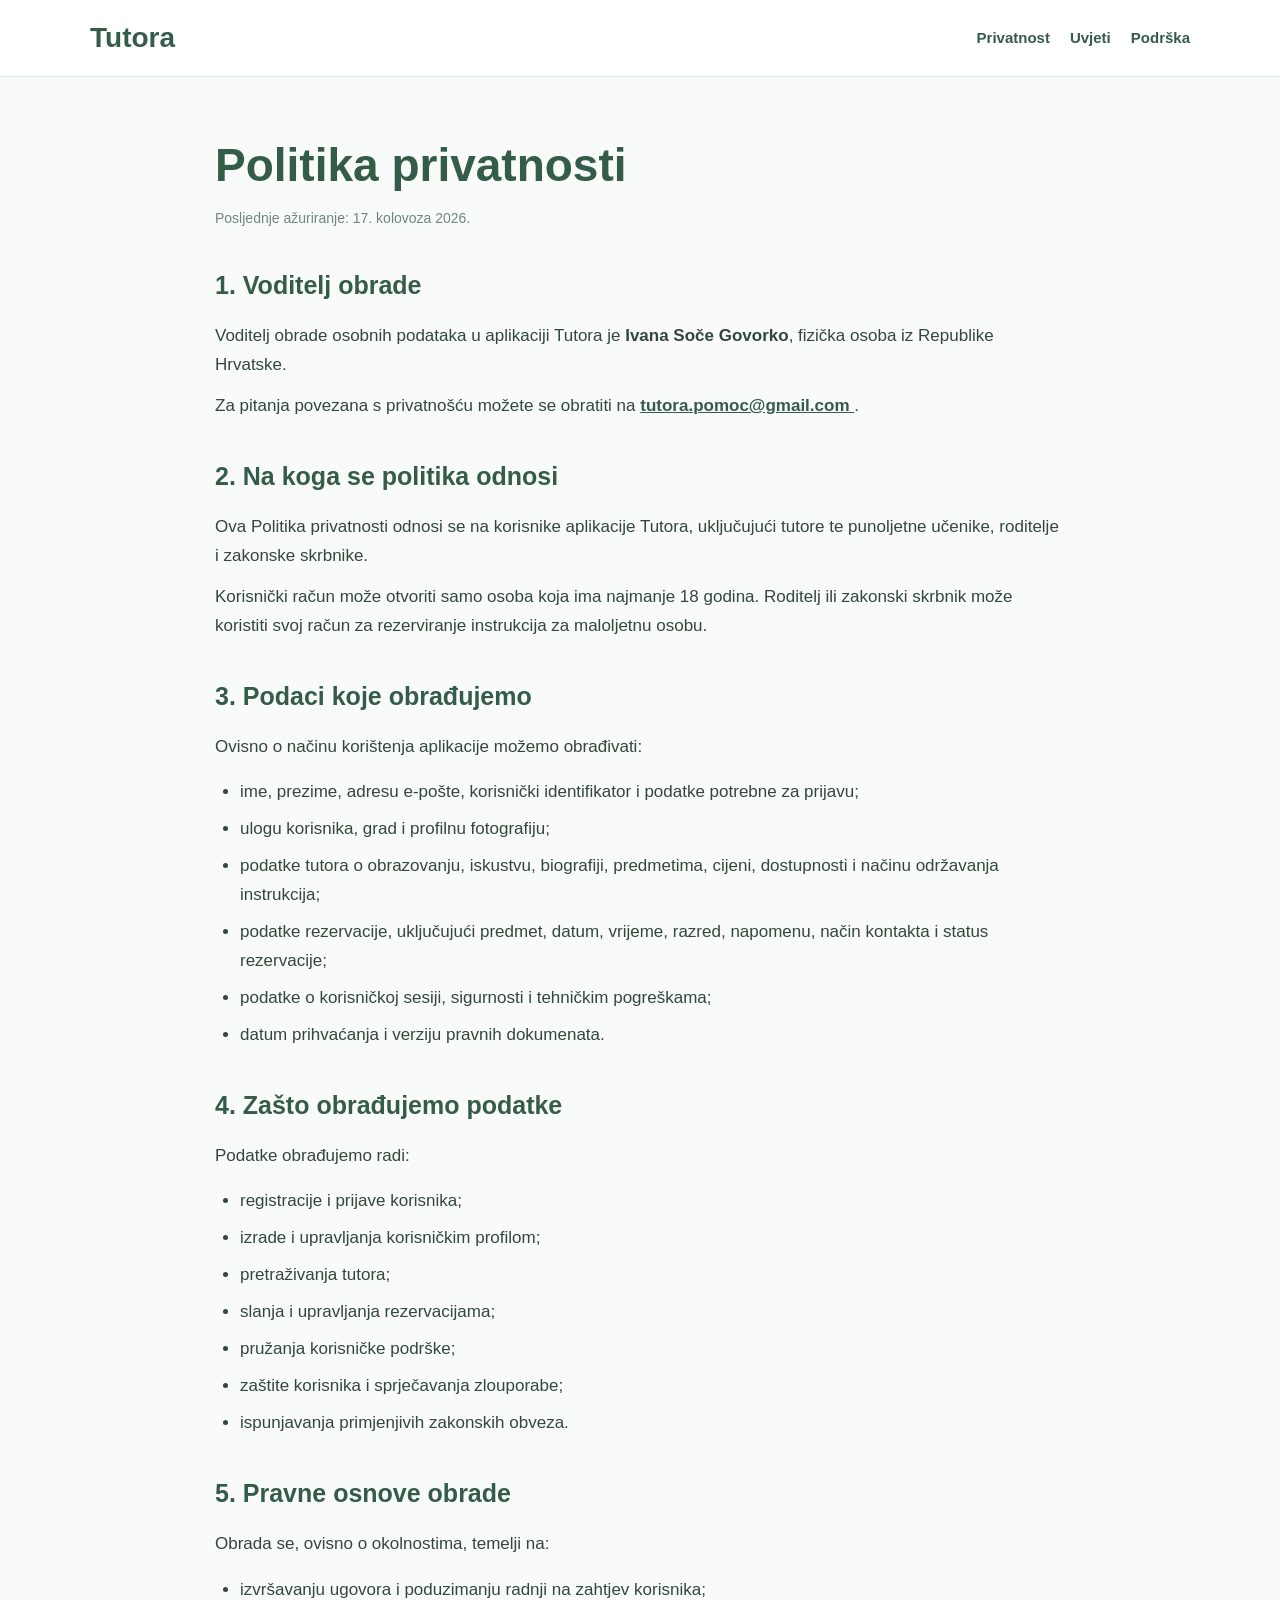
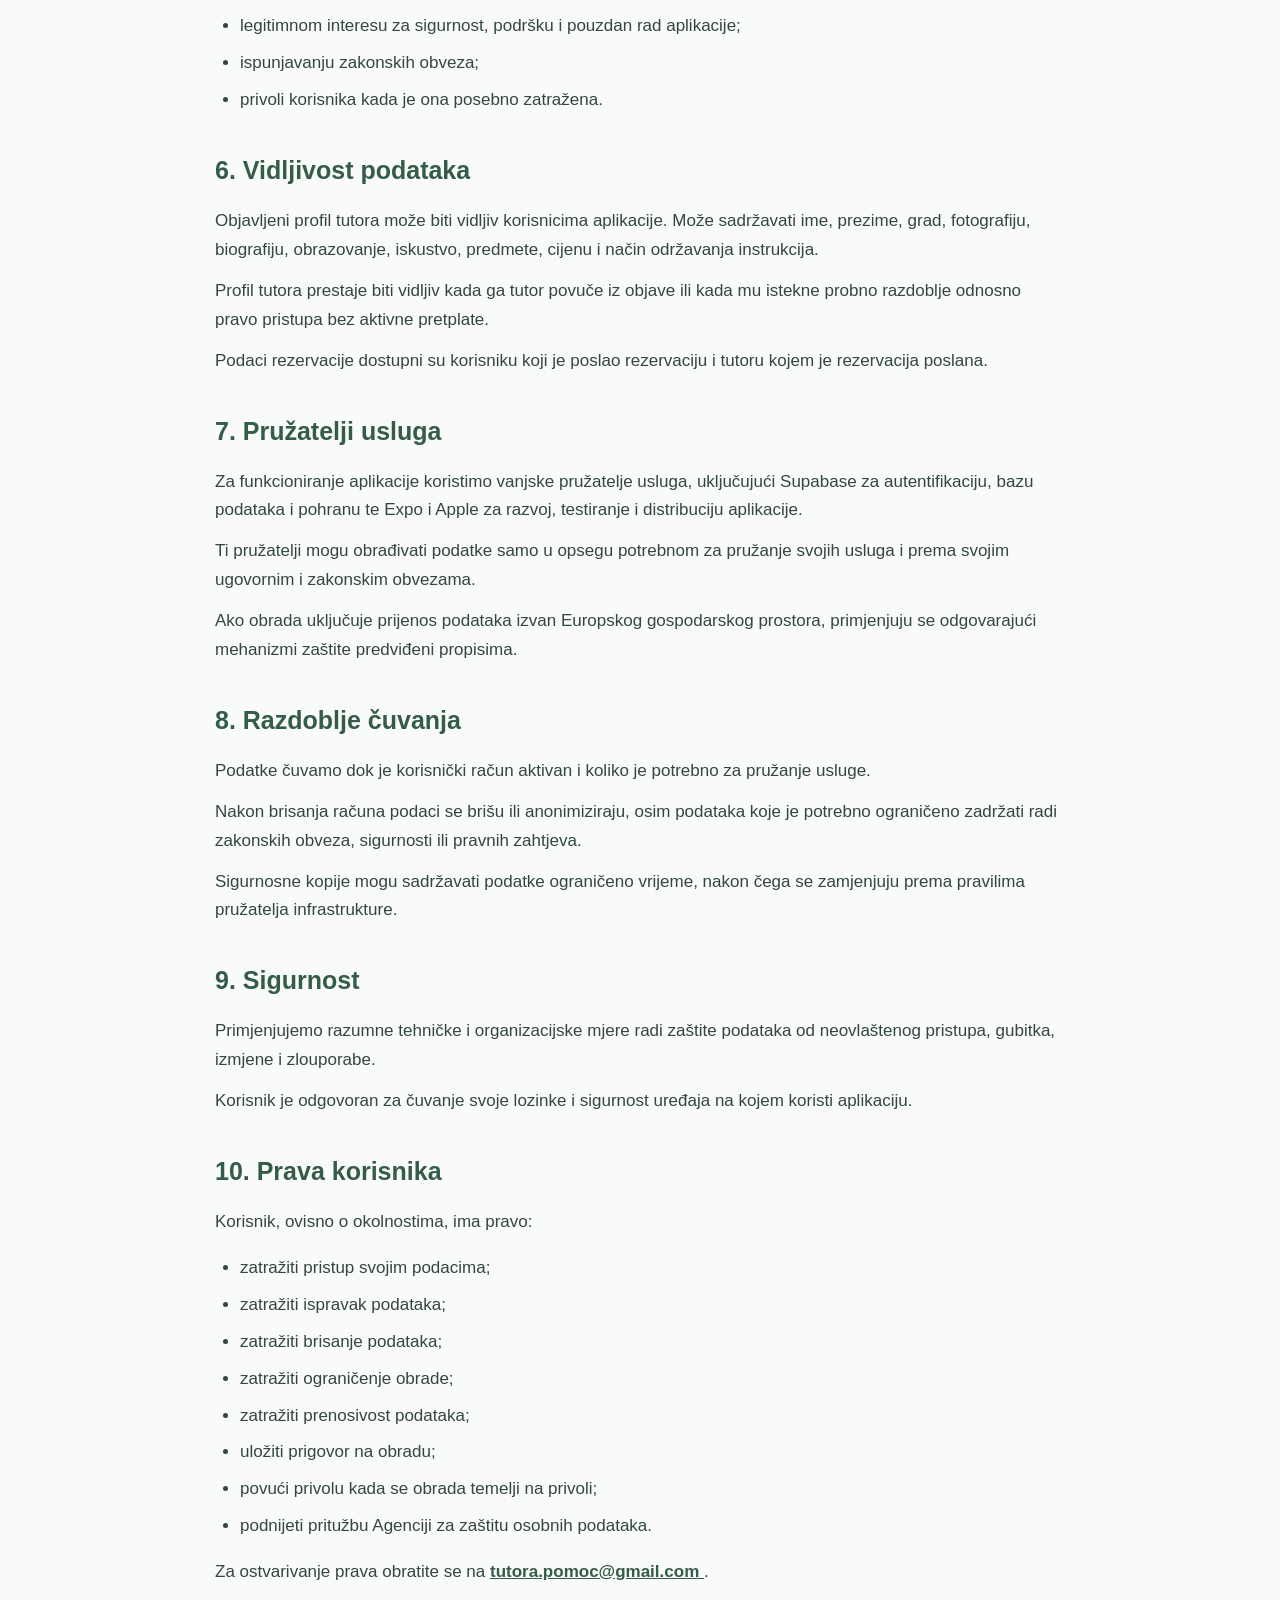
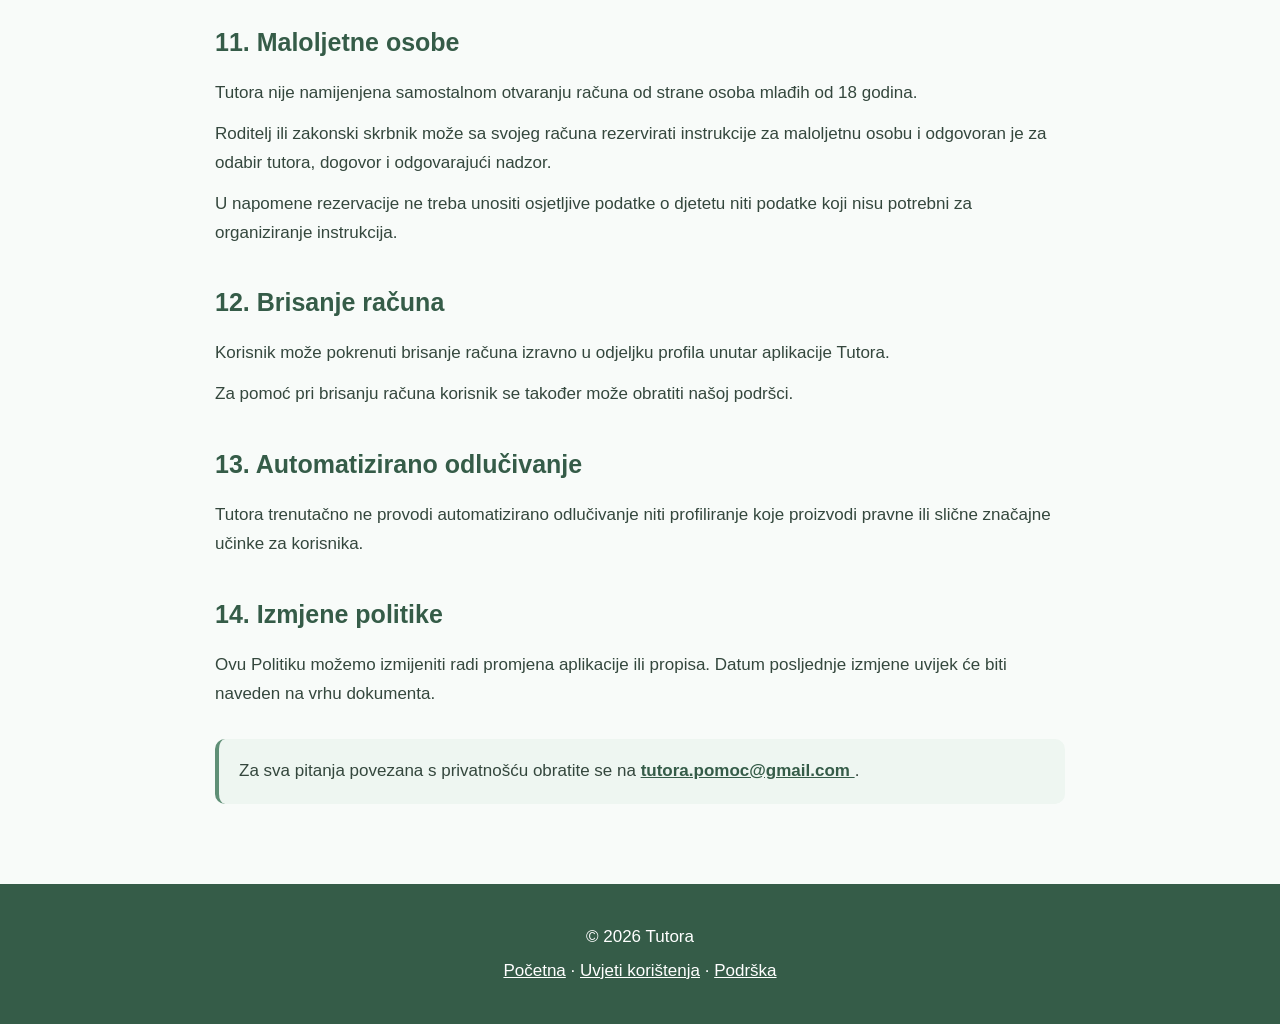
==== privacy.html @ 0fcfbfac "Add privacy policy page for Tutora application This file contains the privacy policy for the Tutora " ====
<!DOCTYPE html>
<html lang="hr">
<head>
    <meta charset="UTF-8">
    <meta
        name="viewport"
        content="width=device-width, initial-scale=1"
    >
    <meta
        name="description"
        content="Politika privatnosti aplikacije Tutora."
    >
    <title>Politika privatnosti – Tutora</title>
    <link rel="stylesheet" href="style.css">
</head>

<body>
    <header>
        <div class="header-content">
            <a class="brand" href="index.html">
                Tutora
            </a>

            <nav aria-label="Glavna navigacija">
                <a href="privacy.html">Privatnost</a>
                <a href="terms.html">Uvjeti</a>
                <a href="support.html">Podrška</a>
            </nav>
        </div>
    </header>

    <main>
        <h1>Politika privatnosti</h1>

        <p class="updated">
            Posljednje ažuriranje: 17. kolovoza 2026.
        </p>

        <h2>1. Voditelj obrade</h2>

        <p>
            Voditelj obrade osobnih podataka u aplikaciji
            Tutora je <strong>Ivana Soče Govorko</strong>,
            fizička osoba iz Republike Hrvatske.
        </p>

        <p>
            Za pitanja povezana s privatnošću možete se
            obratiti na
            <a
                class="contact-link"
                href="mailto:tutora.pomoc@gmail.com"
            >
                tutora.pomoc@gmail.com
            </a>.
        </p>

        <h2>2. Na koga se politika odnosi</h2>

        <p>
            Ova Politika privatnosti odnosi se na korisnike
            aplikacije Tutora, uključujući tutore te
            punoljetne učenike, roditelje i zakonske
            skrbnike.
        </p>

        <p>
            Korisnički račun može otvoriti samo osoba koja
            ima najmanje 18 godina. Roditelj ili zakonski
            skrbnik može koristiti svoj račun za rezerviranje
            instrukcija za maloljetnu osobu.
        </p>

        <h2>3. Podaci koje obrađujemo</h2>

        <p>
            Ovisno o načinu korištenja aplikacije možemo
            obrađivati:
        </p>

        <ul>
            <li>
                ime, prezime, adresu e-pošte, korisnički
                identifikator i podatke potrebne za prijavu;
            </li>
            <li>
                ulogu korisnika, grad i profilnu fotografiju;
            </li>
            <li>
                podatke tutora o obrazovanju, iskustvu,
                biografiji, predmetima, cijeni, dostupnosti
                i načinu održavanja instrukcija;
            </li>
            <li>
                podatke rezervacije, uključujući predmet,
                datum, vrijeme, razred, napomenu, način
                kontakta i status rezervacije;
            </li>
            <li>
                podatke o korisničkoj sesiji, sigurnosti i
                tehničkim pogreškama;
            </li>
            <li>
                datum prihvaćanja i verziju pravnih
                dokumenata.
            </li>
        </ul>

        <h2>4. Zašto obrađujemo podatke</h2>

        <p>Podatke obrađujemo radi:</p>

        <ul>
            <li>registracije i prijave korisnika;</li>
            <li>izrade i upravljanja korisničkim profilom;</li>
            <li>pretraživanja tutora;</li>
            <li>slanja i upravljanja rezervacijama;</li>
            <li>pružanja korisničke podrške;</li>
            <li>
                zaštite korisnika i sprječavanja zlouporabe;
            </li>
            <li>
                ispunjavanja primjenjivih zakonskih obveza.
            </li>
        </ul>

        <h2>5. Pravne osnove obrade</h2>

        <p>
            Obrada se, ovisno o okolnostima, temelji na:
        </p>

        <ul>
            <li>
                izvršavanju ugovora i poduzimanju radnji na
                zahtjev korisnika;
            </li>
            <li>
                legitimnom interesu za sigurnost, podršku i
                pouzdan rad aplikacije;
            </li>
            <li>ispunjavanju zakonskih obveza;</li>
            <li>
                privoli korisnika kada je ona posebno
                zatražena.
            </li>
        </ul>

        <h2>6. Vidljivost podataka</h2>

        <p>
            Objavljeni profil tutora može biti vidljiv
            korisnicima aplikacije. Može sadržavati ime,
            prezime, grad, fotografiju, biografiju,
            obrazovanje, iskustvo, predmete, cijenu i način
            održavanja instrukcija.
        </p>

        <p>
            Profil tutora prestaje biti vidljiv kada ga tutor
            povuče iz objave ili kada mu istekne probno
            razdoblje odnosno pravo pristupa bez aktivne
            pretplate.
        </p>

        <p>
            Podaci rezervacije dostupni su korisniku koji je
            poslao rezervaciju i tutoru kojem je rezervacija
            poslana.
        </p>

        <h2>7. Pružatelji usluga</h2>

        <p>
            Za funkcioniranje aplikacije koristimo vanjske
            pružatelje usluga, uključujući Supabase za
            autentifikaciju, bazu podataka i pohranu te Expo
            i Apple za razvoj, testiranje i distribuciju
            aplikacije.
        </p>

        <p>
            Ti pružatelji mogu obrađivati podatke samo u
            opsegu potrebnom za pružanje svojih usluga i
            prema svojim ugovornim i zakonskim obvezama.
        </p>

        <p>
            Ako obrada uključuje prijenos podataka izvan
            Europskog gospodarskog prostora, primjenjuju se
            odgovarajući mehanizmi zaštite predviđeni
            propisima.
        </p>

        <h2>8. Razdoblje čuvanja</h2>

        <p>
            Podatke čuvamo dok je korisnički račun aktivan i
            koliko je potrebno za pružanje usluge.
        </p>

        <p>
            Nakon brisanja računa podaci se brišu ili
            anonimiziraju, osim podataka koje je potrebno
            ograničeno zadržati radi zakonskih obveza,
            sigurnosti ili pravnih zahtjeva.
        </p>

        <p>
            Sigurnosne kopije mogu sadržavati podatke
            ograničeno vrijeme, nakon čega se zamjenjuju
            prema pravilima pružatelja infrastrukture.
        </p>

        <h2>9. Sigurnost</h2>

        <p>
            Primjenjujemo razumne tehničke i organizacijske
            mjere radi zaštite podataka od neovlaštenog
            pristupa, gubitka, izmjene i zlouporabe.
        </p>

        <p>
            Korisnik je odgovoran za čuvanje svoje lozinke i
            sigurnost uređaja na kojem koristi aplikaciju.
        </p>

        <h2>10. Prava korisnika</h2>

        <p>
            Korisnik, ovisno o okolnostima, ima pravo:
        </p>

        <ul>
            <li>zatražiti pristup svojim podacima;</li>
            <li>zatražiti ispravak podataka;</li>
            <li>zatražiti brisanje podataka;</li>
            <li>zatražiti ograničenje obrade;</li>
            <li>zatražiti prenosivost podataka;</li>
            <li>uložiti prigovor na obradu;</li>
            <li>
                povući privolu kada se obrada temelji na
                privoli;
            </li>
            <li>
                podnijeti pritužbu Agenciji za zaštitu
                osobnih podataka.
            </li>
        </ul>

        <p>
            Za ostvarivanje prava obratite se na
            <a
                class="contact-link"
                href="mailto:tutora.pomoc@gmail.com"
            >
                tutora.pomoc@gmail.com
            </a>.
        </p>

        <h2>11. Maloljetne osobe</h2>

        <p>
            Tutora nije namijenjena samostalnom otvaranju
            računa od strane osoba mlađih od 18 godina.
        </p>

        <p>
            Roditelj ili zakonski skrbnik može sa svojeg
            računa rezervirati instrukcije za maloljetnu
            osobu i odgovoran je za odabir tutora, dogovor i
            odgovarajući nadzor.
        </p>

        <p>
            U napomene rezervacije ne treba unositi
            osjetljive podatke o djetetu niti podatke koji
            nisu potrebni za organiziranje instrukcija.
        </p>

        <h2>12. Brisanje računa</h2>

        <p>
            Korisnik može pokrenuti brisanje računa izravno
            u odjeljku profila unutar aplikacije Tutora.
        </p>

        <p>
            Za pomoć pri brisanju računa korisnik se također
            može obratiti našoj podršci.
        </p>

        <h2>13. Automatizirano odlučivanje</h2>

        <p>
            Tutora trenutačno ne provodi automatizirano
            odlučivanje niti profiliranje koje proizvodi
            pravne ili slične značajne učinke za korisnika.
        </p>

        <h2>14. Izmjene politike</h2>

        <p>
            Ovu Politiku možemo izmijeniti radi promjena
            aplikacije ili propisa. Datum posljednje izmjene
            uvijek će biti naveden na vrhu dokumenta.
        </p>

        <div class="notice">
            Za sva pitanja povezana s privatnošću obratite se
            na
            <a
                class="contact-link"
                href="mailto:tutora.pomoc@gmail.com"
            >
                tutora.pomoc@gmail.com
            </a>.
        </div>
    </main>

    <footer>
        <p>© 2026 Tutora</p>
        <p>
            <a href="index.html">Početna</a>
            ·
            <a href="terms.html">Uvjeti korištenja</a>
            ·
            <a href="support.html">Podrška</a>
        </p>
    </footer>
</body>
</html>
---- style.css ----
:root {
    --green-dark: #355c48;
    --green: #5f8f76;
    --green-light: #eef6f1;
    --border: #dbe7e0;
    --text: #34473d;
    --muted: #71877b;
    --white: #ffffff;
    --background: #f8fbf9;
}

* {
    box-sizing: border-box;
}

html {
    scroll-behavior: smooth;
}

body {
    margin: 0;
    background: var(--background);
    color: var(--text);
    font-family: -apple-system, BlinkMacSystemFont, "Segoe UI",
        sans-serif;
    font-size: 17px;
    line-height: 1.7;
}

header {
    background: var(--white);
    border-bottom: 1px solid var(--border);
}

.header-content {
    width: min(1100px, calc(100% - 40px));
    min-height: 76px;
    margin: 0 auto;
    display: flex;
    align-items: center;
    justify-content: space-between;
    gap: 24px;
}

.brand {
    color: var(--green-dark);
    font-size: 28px;
    font-weight: 800;
    text-decoration: none;
}

nav {
    display: flex;
    flex-wrap: wrap;
    gap: 20px;
}

nav a {
    color: var(--green-dark);
    font-size: 15px;
    font-weight: 650;
    text-decoration: none;
}

nav a:hover,
nav a:focus {
    color: var(--green);
    text-decoration: underline;
}

main {
    width: min(850px, calc(100% - 40px));
    margin: 0 auto;
    padding: 60px 0 80px;
}

.hero {
    padding: 70px 0;
    text-align: center;
}

.hero h1 {
    margin-bottom: 16px;
    font-size: clamp(38px, 7vw, 64px);
}

.hero p {
    max-width: 680px;
    margin: 0 auto 30px;
    color: var(--muted);
    font-size: 20px;
}

h1,
h2,
h3 {
    color: var(--green-dark);
    line-height: 1.25;
}

h1 {
    margin: 0 0 10px;
    font-size: clamp(32px, 6vw, 46px);
}

h2 {
    margin-top: 40px;
    font-size: 25px;
}

h3 {
    margin-top: 28px;
    font-size: 19px;
}

p {
    margin: 12px 0;
}

ul {
    padding-left: 25px;
}

li {
    margin-bottom: 8px;
}

.updated {
    margin-bottom: 38px;
    color: var(--muted);
    font-size: 14px;
}

.card {
    margin-top: 24px;
    padding: 28px;
    background: var(--white);
    border: 1px solid var(--border);
    border-radius: 20px;
}

.card h2 {
    margin-top: 0;
}

.button-row {
    margin-top: 28px;
    display: flex;
    flex-wrap: wrap;
    justify-content: center;
    gap: 14px;
}

.button {
    display: inline-block;
    padding: 13px 22px;
    background: var(--green);
    color: var(--white);
    border-radius: 14px;
    font-weight: 700;
    text-decoration: none;
}

.button.secondary {
    background: var(--white);
    color: var(--green-dark);
    border: 1px solid var(--border);
}

.button:hover,
.button:focus {
    opacity: 0.88;
}

.contact-link {
    color: var(--green-dark);
    font-weight: 700;
}

.notice {
    margin-top: 30px;
    padding: 18px 20px;
    background: var(--green-light);
    border-left: 4px solid var(--green);
    border-radius: 10px;
}

footer {
    padding: 34px 20px;
    background: var(--green-dark);
    color: var(--white);
    text-align: center;
}

footer p {
    margin: 5px 0;
}

footer a {
    color: var(--white);
}

@media (max-width: 680px) {
    .header-content {
        padding: 15px 0;
        flex-direction: column;
        justify-content: center;
    }

    nav {
        justify-content: center;
        gap: 14px;
    }

    main {
        padding-top: 40px;
    }

    .hero {
        padding: 45px 0;
    }

    .card {
        padding: 22px;
    }
}
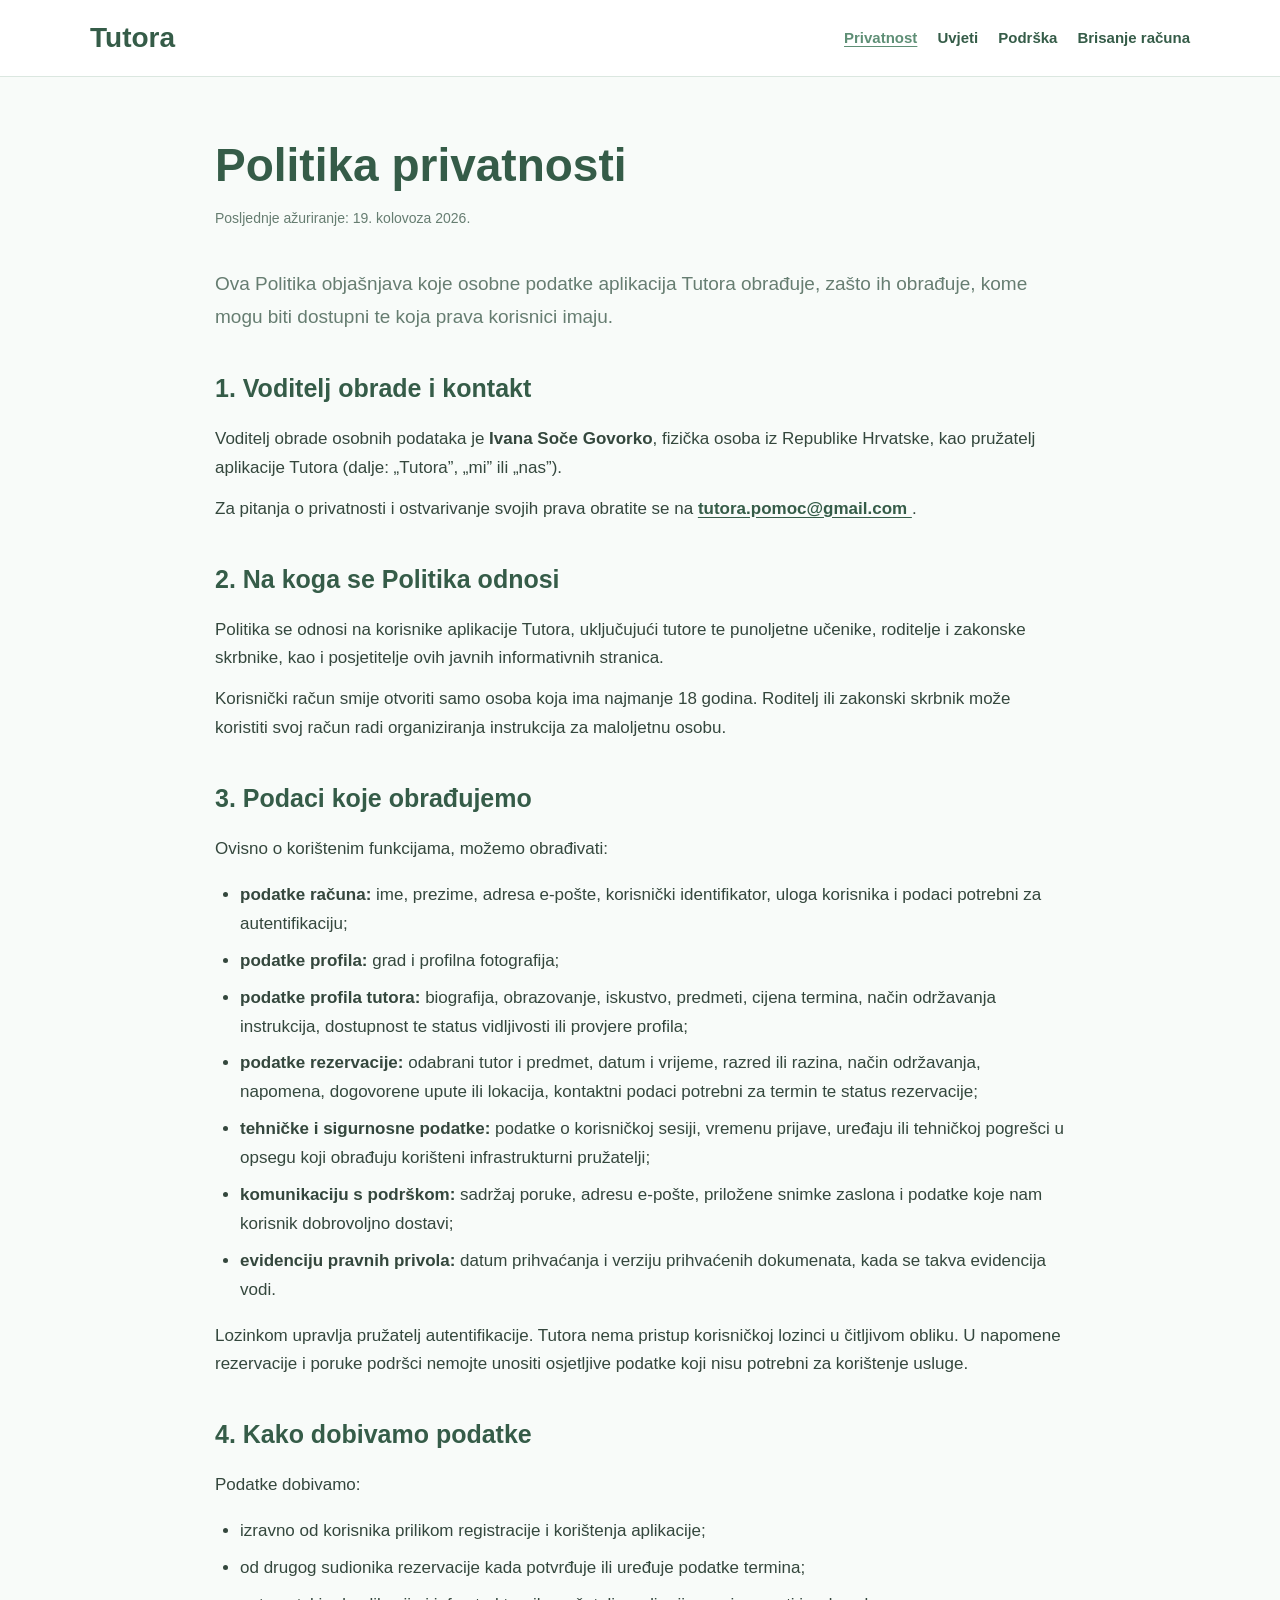
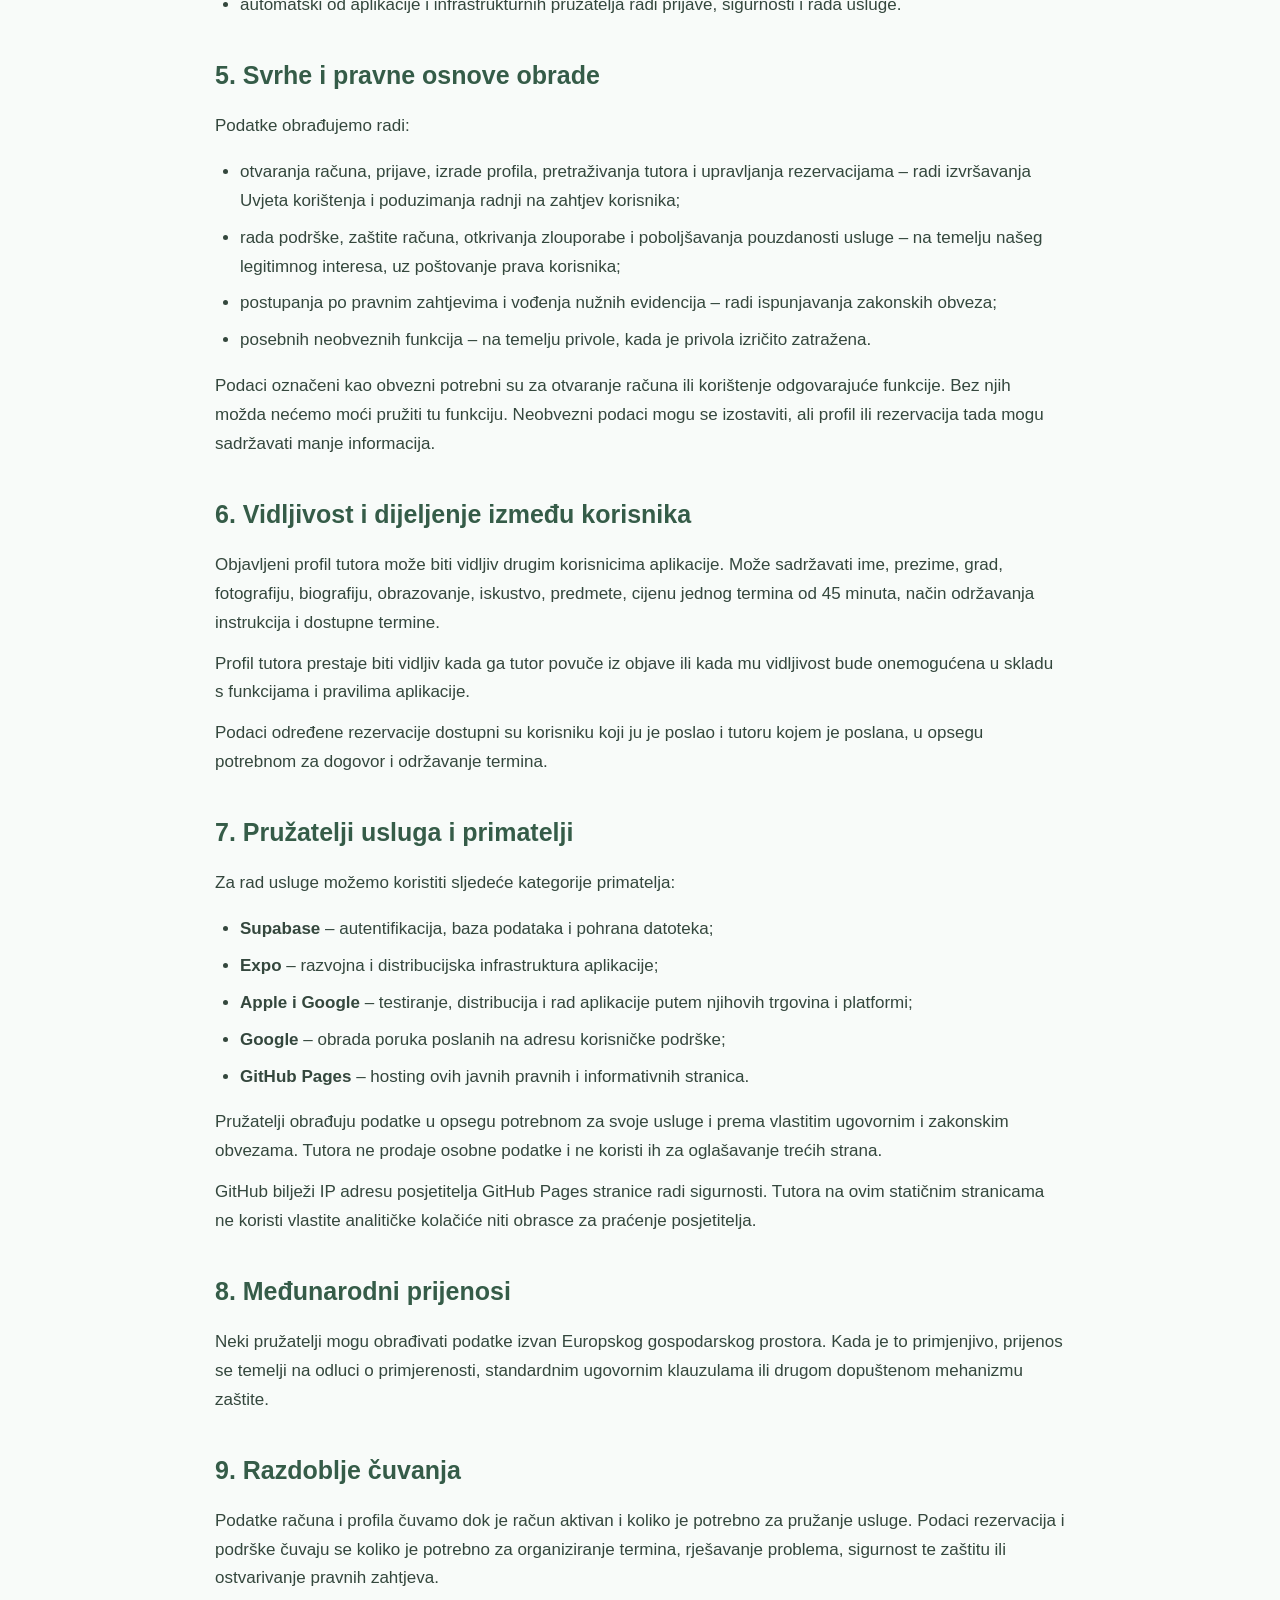
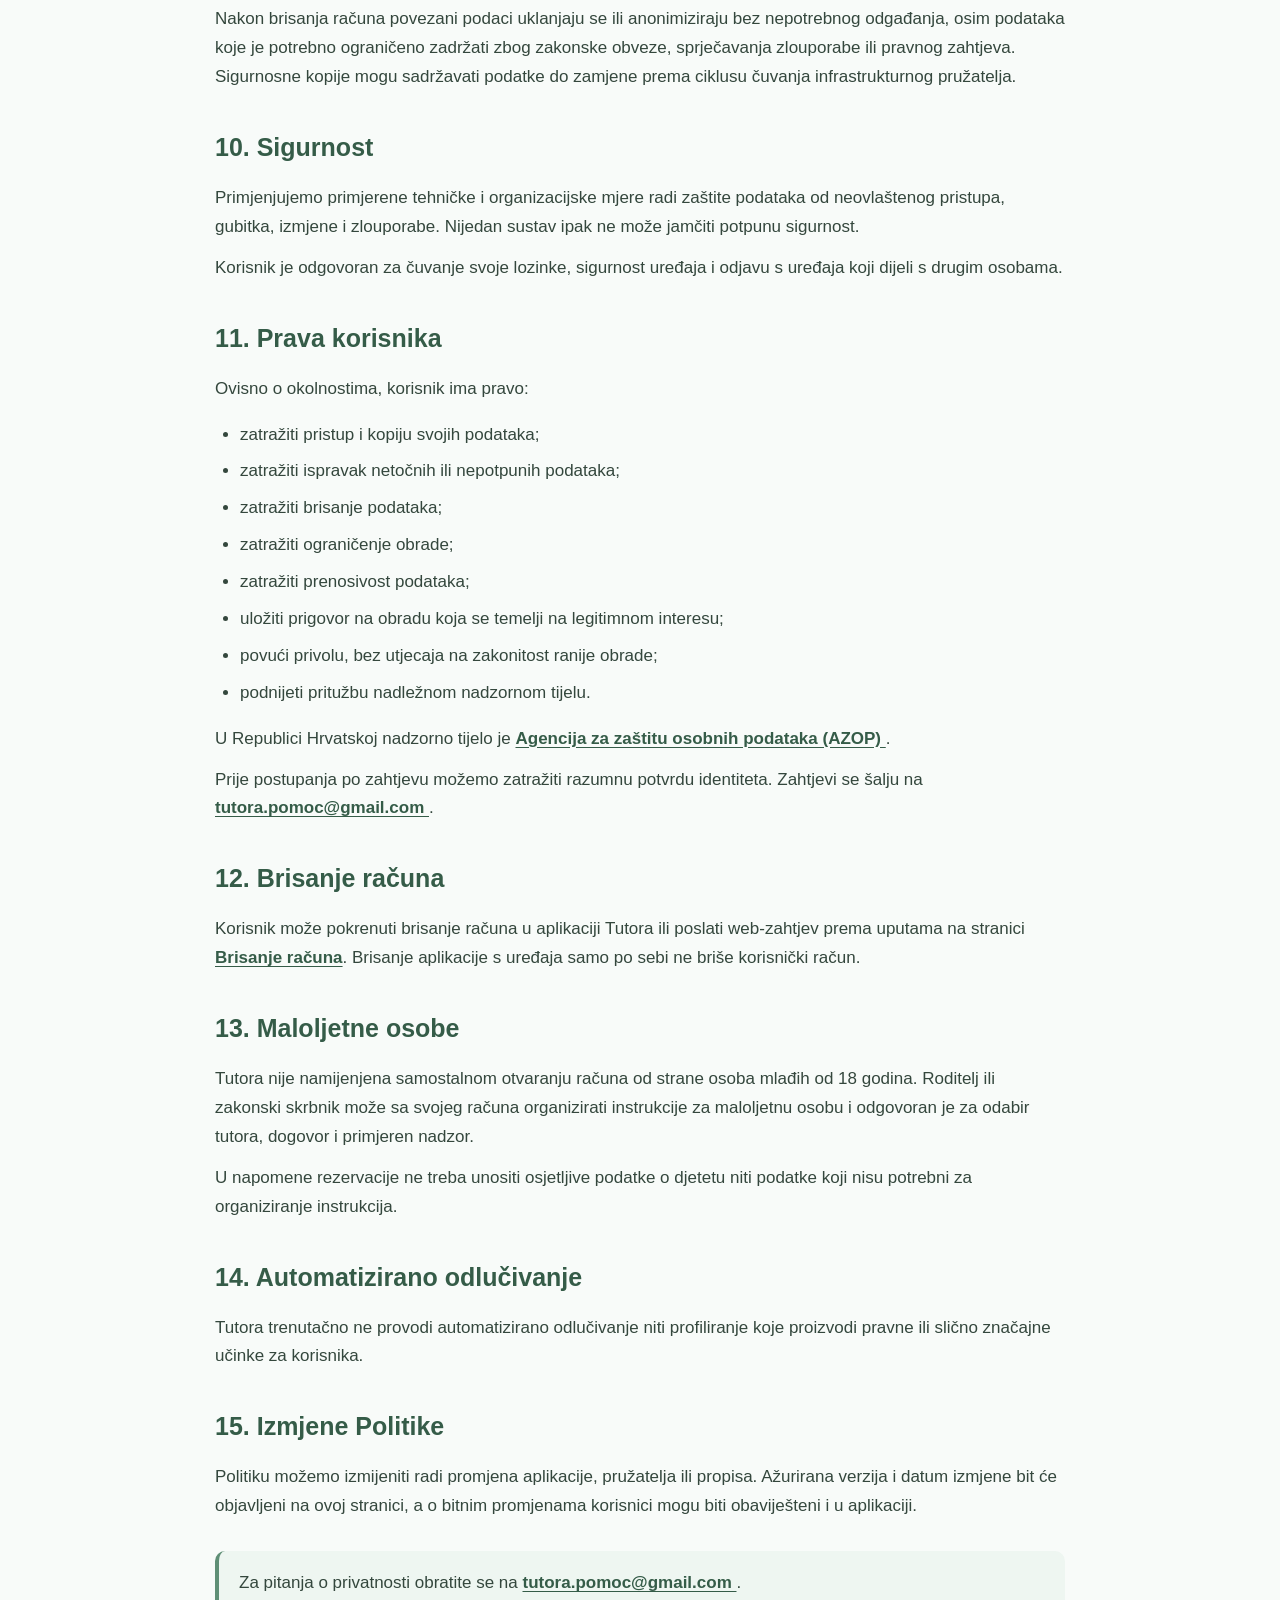
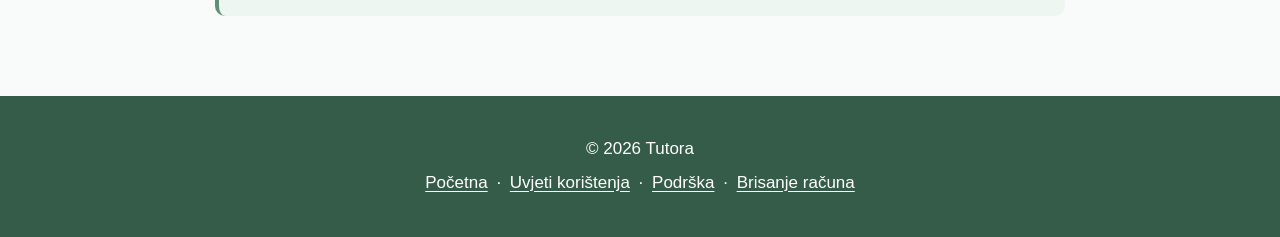
==== commit 9ce75971: "Complete legal pages and account deletion" ====
--- a/privacy.html
+++ b/privacy.html
@@ -2,317 +2,333 @@
 <html lang="hr">
 <head>
     <meta charset="UTF-8">
-    <meta
-        name="viewport"
-        content="width=device-width, initial-scale=1"
-    >
-    <meta
-        name="description"
-        content="Politika privatnosti aplikacije Tutora."
-    >
+    <meta name="viewport" content="width=device-width, initial-scale=1">
+    <meta name="description" content="Politika privatnosti aplikacije Tutora.">
     <title>Politika privatnosti – Tutora</title>
     <link rel="stylesheet" href="style.css">
 </head>
 
 <body>
+    <a class="skip-link" href="#sadrzaj">Prijeđi na sadržaj</a>
+
     <header>
         <div class="header-content">
-            <a class="brand" href="index.html">
-                Tutora
-            </a>
+            <a class="brand" href="index.html">Tutora</a>
 
             <nav aria-label="Glavna navigacija">
-                <a href="privacy.html">Privatnost</a>
+                <a href="privacy.html" aria-current="page">Privatnost</a>
                 <a href="terms.html">Uvjeti</a>
                 <a href="support.html">Podrška</a>
+                <a href="delete-account.html">Brisanje računa</a>
             </nav>
         </div>
     </header>
 
-    <main>
+    <main id="sadrzaj">
         <h1>Politika privatnosti</h1>
 
-        <p class="updated">
-            Posljednje ažuriranje: 17. kolovoza 2026.
-        </p>
-
-        <h2>1. Voditelj obrade</h2>
-
-        <p>
-            Voditelj obrade osobnih podataka u aplikaciji
-            Tutora je <strong>Ivana Soče Govorko</strong>,
-            fizička osoba iz Republike Hrvatske.
-        </p>
-
-        <p>
-            Za pitanja povezana s privatnošću možete se
-            obratiti na
-            <a
-                class="contact-link"
-                href="mailto:tutora.pomoc@gmail.com"
-            >
+        <p class="updated">Posljednje ažuriranje: 19. kolovoza 2026.</p>
+
+        <p class="lead">
+            Ova Politika objašnjava koje osobne podatke aplikacija Tutora
+            obrađuje, zašto ih obrađuje, kome mogu biti dostupni te koja prava
+            korisnici imaju.
+        </p>
+
+        <h2>1. Voditelj obrade i kontakt</h2>
+
+        <p>
+            Voditelj obrade osobnih podataka je
+            <strong>Ivana Soče Govorko</strong>, fizička osoba iz Republike
+            Hrvatske, kao pružatelj aplikacije Tutora (dalje: „Tutora”, „mi” ili
+            „nas”).
+        </p>
+
+        <p>
+            Za pitanja o privatnosti i ostvarivanje svojih prava obratite se na
+            <a class="contact-link" href="mailto:tutora.pomoc@gmail.com">
                 tutora.pomoc@gmail.com
             </a>.
         </p>
 
-        <h2>2. Na koga se politika odnosi</h2>
-
-        <p>
-            Ova Politika privatnosti odnosi se na korisnike
-            aplikacije Tutora, uključujući tutore te
-            punoljetne učenike, roditelje i zakonske
-            skrbnike.
-        </p>
-
-        <p>
-            Korisnički račun može otvoriti samo osoba koja
-            ima najmanje 18 godina. Roditelj ili zakonski
-            skrbnik može koristiti svoj račun za rezerviranje
-            instrukcija za maloljetnu osobu.
+        <h2>2. Na koga se Politika odnosi</h2>
+
+        <p>
+            Politika se odnosi na korisnike aplikacije Tutora, uključujući
+            tutore te punoljetne učenike, roditelje i zakonske skrbnike, kao i
+            posjetitelje ovih javnih informativnih stranica.
+        </p>
+
+        <p>
+            Korisnički račun smije otvoriti samo osoba koja ima najmanje 18
+            godina. Roditelj ili zakonski skrbnik može koristiti svoj račun radi
+            organiziranja instrukcija za maloljetnu osobu.
         </p>
 
         <h2>3. Podaci koje obrađujemo</h2>
 
-        <p>
-            Ovisno o načinu korištenja aplikacije možemo
-            obrađivati:
-        </p>
-
-        <ul>
-            <li>
-                ime, prezime, adresu e-pošte, korisnički
-                identifikator i podatke potrebne za prijavu;
-            </li>
-            <li>
-                ulogu korisnika, grad i profilnu fotografiju;
-            </li>
-            <li>
-                podatke tutora o obrazovanju, iskustvu,
-                biografiji, predmetima, cijeni, dostupnosti
-                i načinu održavanja instrukcija;
-            </li>
-            <li>
-                podatke rezervacije, uključujući predmet,
-                datum, vrijeme, razred, napomenu, način
-                kontakta i status rezervacije;
-            </li>
-            <li>
-                podatke o korisničkoj sesiji, sigurnosti i
-                tehničkim pogreškama;
-            </li>
-            <li>
-                datum prihvaćanja i verziju pravnih
-                dokumenata.
-            </li>
-        </ul>
-
-        <h2>4. Zašto obrađujemo podatke</h2>
+        <p>Ovisno o korištenim funkcijama, možemo obrađivati:</p>
+
+        <ul>
+            <li>
+                <strong>podatke računa:</strong> ime, prezime, adresa e-pošte,
+                korisnički identifikator, uloga korisnika i podaci potrebni za
+                autentifikaciju;
+            </li>
+            <li>
+                <strong>podatke profila:</strong> grad i profilna fotografija;
+            </li>
+            <li>
+                <strong>podatke profila tutora:</strong> biografija,
+                obrazovanje, iskustvo, predmeti, cijena termina, način
+                održavanja instrukcija, dostupnost te status vidljivosti ili
+                provjere profila;
+            </li>
+            <li>
+                <strong>podatke rezervacije:</strong> odabrani tutor i predmet,
+                datum i vrijeme, razred ili razina, način održavanja, napomena,
+                dogovorene upute ili lokacija, kontaktni podaci potrebni za
+                termin te status rezervacije;
+            </li>
+            <li>
+                <strong>tehničke i sigurnosne podatke:</strong> podatke o
+                korisničkoj sesiji, vremenu prijave, uređaju ili tehničkoj
+                pogrešci u opsegu koji obrađuju korišteni infrastrukturni
+                pružatelji;
+            </li>
+            <li>
+                <strong>komunikaciju s podrškom:</strong> sadržaj poruke,
+                adresu e-pošte, priložene snimke zaslona i podatke koje nam
+                korisnik dobrovoljno dostavi;
+            </li>
+            <li>
+                <strong>evidenciju pravnih privola:</strong> datum prihvaćanja
+                i verziju prihvaćenih dokumenata, kada se takva evidencija
+                vodi.
+            </li>
+        </ul>
+
+        <p>
+            Lozinkom upravlja pružatelj autentifikacije. Tutora nema pristup
+            korisničkoj lozinci u čitljivom obliku. U napomene rezervacije i
+            poruke podršci nemojte unositi osjetljive podatke koji nisu potrebni
+            za korištenje usluge.
+        </p>
+
+        <h2>4. Kako dobivamo podatke</h2>
+
+        <p>Podatke dobivamo:</p>
+
+        <ul>
+            <li>izravno od korisnika prilikom registracije i korištenja aplikacije;</li>
+            <li>od drugog sudionika rezervacije kada potvrđuje ili uređuje podatke termina;</li>
+            <li>automatski od aplikacije i infrastrukturnih pružatelja radi prijave, sigurnosti i rada usluge.</li>
+        </ul>
+
+        <h2>5. Svrhe i pravne osnove obrade</h2>
 
         <p>Podatke obrađujemo radi:</p>
 
         <ul>
-            <li>registracije i prijave korisnika;</li>
-            <li>izrade i upravljanja korisničkim profilom;</li>
-            <li>pretraživanja tutora;</li>
-            <li>slanja i upravljanja rezervacijama;</li>
-            <li>pružanja korisničke podrške;</li>
-            <li>
-                zaštite korisnika i sprječavanja zlouporabe;
-            </li>
-            <li>
-                ispunjavanja primjenjivih zakonskih obveza.
-            </li>
-        </ul>
-
-        <h2>5. Pravne osnove obrade</h2>
-
-        <p>
-            Obrada se, ovisno o okolnostima, temelji na:
-        </p>
-
-        <ul>
-            <li>
-                izvršavanju ugovora i poduzimanju radnji na
-                zahtjev korisnika;
-            </li>
-            <li>
-                legitimnom interesu za sigurnost, podršku i
-                pouzdan rad aplikacije;
-            </li>
-            <li>ispunjavanju zakonskih obveza;</li>
-            <li>
-                privoli korisnika kada je ona posebno
-                zatražena.
-            </li>
-        </ul>
-
-        <h2>6. Vidljivost podataka</h2>
-
-        <p>
-            Objavljeni profil tutora može biti vidljiv
-            korisnicima aplikacije. Može sadržavati ime,
-            prezime, grad, fotografiju, biografiju,
-            obrazovanje, iskustvo, predmete, cijenu i način
-            održavanja instrukcija.
-        </p>
-
-        <p>
-            Profil tutora prestaje biti vidljiv kada ga tutor
-            povuče iz objave ili kada mu istekne probno
-            razdoblje odnosno pravo pristupa bez aktivne
-            pretplate.
-        </p>
-
-        <p>
-            Podaci rezervacije dostupni su korisniku koji je
-            poslao rezervaciju i tutoru kojem je rezervacija
-            poslana.
-        </p>
-
-        <h2>7. Pružatelji usluga</h2>
-
-        <p>
-            Za funkcioniranje aplikacije koristimo vanjske
-            pružatelje usluga, uključujući Supabase za
-            autentifikaciju, bazu podataka i pohranu te Expo
-            i Apple za razvoj, testiranje i distribuciju
-            aplikacije.
-        </p>
-
-        <p>
-            Ti pružatelji mogu obrađivati podatke samo u
-            opsegu potrebnom za pružanje svojih usluga i
-            prema svojim ugovornim i zakonskim obvezama.
-        </p>
-
-        <p>
-            Ako obrada uključuje prijenos podataka izvan
-            Europskog gospodarskog prostora, primjenjuju se
-            odgovarajući mehanizmi zaštite predviđeni
-            propisima.
-        </p>
-
-        <h2>8. Razdoblje čuvanja</h2>
-
-        <p>
-            Podatke čuvamo dok je korisnički račun aktivan i
-            koliko je potrebno za pružanje usluge.
-        </p>
-
-        <p>
-            Nakon brisanja računa podaci se brišu ili
-            anonimiziraju, osim podataka koje je potrebno
-            ograničeno zadržati radi zakonskih obveza,
-            sigurnosti ili pravnih zahtjeva.
-        </p>
-
-        <p>
-            Sigurnosne kopije mogu sadržavati podatke
-            ograničeno vrijeme, nakon čega se zamjenjuju
-            prema pravilima pružatelja infrastrukture.
-        </p>
-
-        <h2>9. Sigurnost</h2>
-
-        <p>
-            Primjenjujemo razumne tehničke i organizacijske
-            mjere radi zaštite podataka od neovlaštenog
-            pristupa, gubitka, izmjene i zlouporabe.
-        </p>
-
-        <p>
-            Korisnik je odgovoran za čuvanje svoje lozinke i
-            sigurnost uređaja na kojem koristi aplikaciju.
-        </p>
-
-        <h2>10. Prava korisnika</h2>
-
-        <p>
-            Korisnik, ovisno o okolnostima, ima pravo:
-        </p>
-
-        <ul>
-            <li>zatražiti pristup svojim podacima;</li>
-            <li>zatražiti ispravak podataka;</li>
+            <li>
+                otvaranja računa, prijave, izrade profila, pretraživanja tutora
+                i upravljanja rezervacijama – radi izvršavanja Uvjeta korištenja
+                i poduzimanja radnji na zahtjev korisnika;
+            </li>
+            <li>
+                rada podrške, zaštite računa, otkrivanja zlouporabe i
+                poboljšavanja pouzdanosti usluge – na temelju našeg legitimnog
+                interesa, uz poštovanje prava korisnika;
+            </li>
+            <li>
+                postupanja po pravnim zahtjevima i vođenja nužnih evidencija –
+                radi ispunjavanja zakonskih obveza;
+            </li>
+            <li>
+                posebnih neobveznih funkcija – na temelju privole, kada je
+                privola izričito zatražena.
+            </li>
+        </ul>
+
+        <p>
+            Podaci označeni kao obvezni potrebni su za otvaranje računa ili
+            korištenje odgovarajuće funkcije. Bez njih možda nećemo moći pružiti
+            tu funkciju. Neobvezni podaci mogu se izostaviti, ali profil ili
+            rezervacija tada mogu sadržavati manje informacija.
+        </p>
+
+        <h2>6. Vidljivost i dijeljenje između korisnika</h2>
+
+        <p>
+            Objavljeni profil tutora može biti vidljiv drugim korisnicima
+            aplikacije. Može sadržavati ime, prezime, grad, fotografiju,
+            biografiju, obrazovanje, iskustvo, predmete, cijenu jednog termina
+            od 45 minuta, način održavanja instrukcija i dostupne termine.
+        </p>
+
+        <p>
+            Profil tutora prestaje biti vidljiv kada ga tutor povuče iz objave
+            ili kada mu vidljivost bude onemogućena u skladu s funkcijama i
+            pravilima aplikacije.
+        </p>
+
+        <p>
+            Podaci određene rezervacije dostupni su korisniku koji ju je poslao
+            i tutoru kojem je poslana, u opsegu potrebnom za dogovor i održavanje
+            termina.
+        </p>
+
+        <h2>7. Pružatelji usluga i primatelji</h2>
+
+        <p>Za rad usluge možemo koristiti sljedeće kategorije primatelja:</p>
+
+        <ul>
+            <li>
+                <strong>Supabase</strong> – autentifikacija, baza podataka i
+                pohrana datoteka;
+            </li>
+            <li>
+                <strong>Expo</strong> – razvojna i distribucijska
+                infrastruktura aplikacije;
+            </li>
+            <li>
+                <strong>Apple i Google</strong> – testiranje, distribucija i
+                rad aplikacije putem njihovih trgovina i platformi;
+            </li>
+            <li>
+                <strong>Google</strong> – obrada poruka poslanih na adresu
+                korisničke podrške;
+            </li>
+            <li>
+                <strong>GitHub Pages</strong> – hosting ovih javnih pravnih i
+                informativnih stranica.
+            </li>
+        </ul>
+
+        <p>
+            Pružatelji obrađuju podatke u opsegu potrebnom za svoje usluge i
+            prema vlastitim ugovornim i zakonskim obvezama. Tutora ne prodaje
+            osobne podatke i ne koristi ih za oglašavanje trećih strana.
+        </p>
+
+        <p>
+            GitHub bilježi IP adresu posjetitelja GitHub Pages stranice radi
+            sigurnosti. Tutora na ovim statičnim stranicama ne koristi vlastite
+            analitičke kolačiće niti obrasce za praćenje posjetitelja.
+        </p>
+
+        <h2>8. Međunarodni prijenosi</h2>
+
+        <p>
+            Neki pružatelji mogu obrađivati podatke izvan Europskog gospodarskog
+            prostora. Kada je to primjenjivo, prijenos se temelji na odluci o
+            primjerenosti, standardnim ugovornim klauzulama ili drugom
+            dopuštenom mehanizmu zaštite.
+        </p>
+
+        <h2>9. Razdoblje čuvanja</h2>
+
+        <p>
+            Podatke računa i profila čuvamo dok je račun aktivan i koliko je
+            potrebno za pružanje usluge. Podaci rezervacija i podrške čuvaju se
+            koliko je potrebno za organiziranje termina, rješavanje problema,
+            sigurnost te zaštitu ili ostvarivanje pravnih zahtjeva.
+        </p>
+
+        <p>
+            Nakon brisanja računa povezani podaci uklanjaju se ili anonimiziraju
+            bez nepotrebnog odgađanja, osim podataka koje je potrebno ograničeno
+            zadržati zbog zakonske obveze, sprječavanja zlouporabe ili pravnog
+            zahtjeva. Sigurnosne kopije mogu sadržavati podatke do zamjene prema
+            ciklusu čuvanja infrastrukturnog pružatelja.
+        </p>
+
+        <h2>10. Sigurnost</h2>
+
+        <p>
+            Primjenjujemo primjerene tehničke i organizacijske mjere radi zaštite
+            podataka od neovlaštenog pristupa, gubitka, izmjene i zlouporabe.
+            Nijedan sustav ipak ne može jamčiti potpunu sigurnost.
+        </p>
+
+        <p>
+            Korisnik je odgovoran za čuvanje svoje lozinke, sigurnost uređaja i
+            odjavu s uređaja koji dijeli s drugim osobama.
+        </p>
+
+        <h2>11. Prava korisnika</h2>
+
+        <p>Ovisno o okolnostima, korisnik ima pravo:</p>
+
+        <ul>
+            <li>zatražiti pristup i kopiju svojih podataka;</li>
+            <li>zatražiti ispravak netočnih ili nepotpunih podataka;</li>
             <li>zatražiti brisanje podataka;</li>
             <li>zatražiti ograničenje obrade;</li>
             <li>zatražiti prenosivost podataka;</li>
-            <li>uložiti prigovor na obradu;</li>
-            <li>
-                povući privolu kada se obrada temelji na
-                privoli;
-            </li>
-            <li>
-                podnijeti pritužbu Agenciji za zaštitu
-                osobnih podataka.
-            </li>
-        </ul>
-
-        <p>
-            Za ostvarivanje prava obratite se na
-            <a
-                class="contact-link"
-                href="mailto:tutora.pomoc@gmail.com"
-            >
+            <li>uložiti prigovor na obradu koja se temelji na legitimnom interesu;</li>
+            <li>povući privolu, bez utjecaja na zakonitost ranije obrade;</li>
+            <li>podnijeti pritužbu nadležnom nadzornom tijelu.</li>
+        </ul>
+
+        <p>
+            U Republici Hrvatskoj nadzorno tijelo je
+            <a class="contact-link" href="https://azop.hr/" rel="noreferrer">
+                Agencija za zaštitu osobnih podataka (AZOP)
+            </a>.
+        </p>
+
+        <p>
+            Prije postupanja po zahtjevu možemo zatražiti razumnu potvrdu
+            identiteta. Zahtjevi se šalju na
+            <a class="contact-link" href="mailto:tutora.pomoc@gmail.com">
                 tutora.pomoc@gmail.com
             </a>.
         </p>
 
-        <h2>11. Maloljetne osobe</h2>
-
-        <p>
-            Tutora nije namijenjena samostalnom otvaranju
-            računa od strane osoba mlađih od 18 godina.
-        </p>
-
-        <p>
-            Roditelj ili zakonski skrbnik može sa svojeg
-            računa rezervirati instrukcije za maloljetnu
-            osobu i odgovoran je za odabir tutora, dogovor i
-            odgovarajući nadzor.
-        </p>
-
-        <p>
-            U napomene rezervacije ne treba unositi
-            osjetljive podatke o djetetu niti podatke koji
-            nisu potrebni za organiziranje instrukcija.
-        </p>
-
         <h2>12. Brisanje računa</h2>
 
         <p>
-            Korisnik može pokrenuti brisanje računa izravno
-            u odjeljku profila unutar aplikacije Tutora.
-        </p>
-
-        <p>
-            Za pomoć pri brisanju računa korisnik se također
-            može obratiti našoj podršci.
-        </p>
-
-        <h2>13. Automatizirano odlučivanje</h2>
-
-        <p>
-            Tutora trenutačno ne provodi automatizirano
-            odlučivanje niti profiliranje koje proizvodi
-            pravne ili slične značajne učinke za korisnika.
-        </p>
-
-        <h2>14. Izmjene politike</h2>
-
-        <p>
-            Ovu Politiku možemo izmijeniti radi promjena
-            aplikacije ili propisa. Datum posljednje izmjene
-            uvijek će biti naveden na vrhu dokumenta.
+            Korisnik može pokrenuti brisanje računa u aplikaciji Tutora ili
+            poslati web-zahtjev prema uputama na stranici
+            <a class="contact-link" href="delete-account.html">Brisanje računa</a>.
+            Brisanje aplikacije s uređaja samo po sebi ne briše korisnički račun.
+        </p>
+
+        <h2>13. Maloljetne osobe</h2>
+
+        <p>
+            Tutora nije namijenjena samostalnom otvaranju računa od strane osoba
+            mlađih od 18 godina. Roditelj ili zakonski skrbnik može sa svojeg
+            računa organizirati instrukcije za maloljetnu osobu i odgovoran je za
+            odabir tutora, dogovor i primjeren nadzor.
+        </p>
+
+        <p>
+            U napomene rezervacije ne treba unositi osjetljive podatke o djetetu
+            niti podatke koji nisu potrebni za organiziranje instrukcija.
+        </p>
+
+        <h2>14. Automatizirano odlučivanje</h2>
+
+        <p>
+            Tutora trenutačno ne provodi automatizirano odlučivanje niti
+            profiliranje koje proizvodi pravne ili slično značajne učinke za
+            korisnika.
+        </p>
+
+        <h2>15. Izmjene Politike</h2>
+
+        <p>
+            Politiku možemo izmijeniti radi promjena aplikacije, pružatelja ili
+            propisa. Ažurirana verzija i datum izmjene bit će objavljeni na ovoj
+            stranici, a o bitnim promjenama korisnici mogu biti obaviješteni i u
+            aplikaciji.
         </p>
 
         <div class="notice">
-            Za sva pitanja povezana s privatnošću obratite se
-            na
-            <a
-                class="contact-link"
-                href="mailto:tutora.pomoc@gmail.com"
-            >
+            Za pitanja o privatnosti obratite se na
+            <a class="contact-link" href="mailto:tutora.pomoc@gmail.com">
                 tutora.pomoc@gmail.com
             </a>.
         </div>
@@ -322,10 +338,12 @@
         <p>© 2026 Tutora</p>
         <p>
             <a href="index.html">Početna</a>
-            ·
+            <span aria-hidden="true">·</span>
             <a href="terms.html">Uvjeti korištenja</a>
-            ·
+            <span aria-hidden="true">·</span>
             <a href="support.html">Podrška</a>
+            <span aria-hidden="true">·</span>
+            <a href="delete-account.html">Brisanje računa</a>
         </p>
     </footer>
 </body>
--- a/style.css
+++ b/style.css
@@ -4,9 +4,10 @@
     --green-light: #eef6f1;
     --border: #dbe7e0;
     --text: #34473d;
-    --muted: #71877b;
+    --muted: #667d71;
     --white: #ffffff;
     --background: #f8fbf9;
+    --focus: #174b33;
 }
 
 * {
@@ -21,10 +22,35 @@
     margin: 0;
     background: var(--background);
     color: var(--text);
-    font-family: -apple-system, BlinkMacSystemFont, "Segoe UI",
-        sans-serif;
+    font-family: -apple-system, BlinkMacSystemFont, "Segoe UI", sans-serif;
     font-size: 17px;
     line-height: 1.7;
+}
+
+a {
+    text-underline-offset: 3px;
+}
+
+a:focus-visible {
+    outline: 3px solid var(--focus);
+    outline-offset: 4px;
+    border-radius: 4px;
+}
+
+.skip-link {
+    position: fixed;
+    top: 12px;
+    left: 12px;
+    z-index: 100;
+    padding: 10px 14px;
+    border-radius: 10px;
+    background: var(--green-dark);
+    color: var(--white);
+    transform: translateY(-150%);
+}
+
+.skip-link:focus {
+    transform: translateY(0);
 }
 
 header {
@@ -63,7 +89,8 @@
 }
 
 nav a:hover,
-nav a:focus {
+nav a:focus,
+nav a[aria-current="page"] {
     color: var(--green);
     text-decoration: underline;
 }
@@ -84,11 +111,20 @@
     font-size: clamp(38px, 7vw, 64px);
 }
 
-.hero p {
+.hero p:not(.eyebrow) {
     max-width: 680px;
     margin: 0 auto 30px;
     color: var(--muted);
     font-size: 20px;
+}
+
+.eyebrow {
+    margin-bottom: 8px;
+    color: var(--green);
+    font-size: 14px;
+    font-weight: 800;
+    letter-spacing: 0.08em;
+    text-transform: uppercase;
 }
 
 h1,
@@ -117,7 +153,8 @@
     margin: 12px 0;
 }
 
-ul {
+ul,
+ol {
     padding-left: 25px;
 }
 
@@ -129,6 +166,12 @@
     margin-bottom: 38px;
     color: var(--muted);
     font-size: 14px;
+}
+
+.lead {
+    margin: 0 0 30px;
+    color: var(--muted);
+    font-size: 19px;
 }
 
 .card {
@@ -158,6 +201,7 @@
     color: var(--white);
     border-radius: 14px;
     font-weight: 700;
+    text-align: center;
     text-decoration: none;
 }
 
@@ -185,6 +229,11 @@
     border-radius: 10px;
 }
 
+.small-print {
+    color: var(--muted);
+    font-size: 14px;
+}
+
 footer {
     padding: 34px 20px;
     background: var(--green-dark);
@@ -200,7 +249,11 @@
     color: var(--white);
 }
 
-@media (max-width: 680px) {
+footer span {
+    margin: 0 4px;
+}
+
+@media (max-width: 760px) {
     .header-content {
         padding: 15px 0;
         flex-direction: column;
@@ -209,7 +262,7 @@
 
     nav {
         justify-content: center;
-        gap: 14px;
+        gap: 10px 14px;
     }
 
     main {
@@ -224,3 +277,9 @@
         padding: 22px;
     }
 }
+
+@media (prefers-reduced-motion: reduce) {
+    html {
+        scroll-behavior: auto;
+    }
+}
